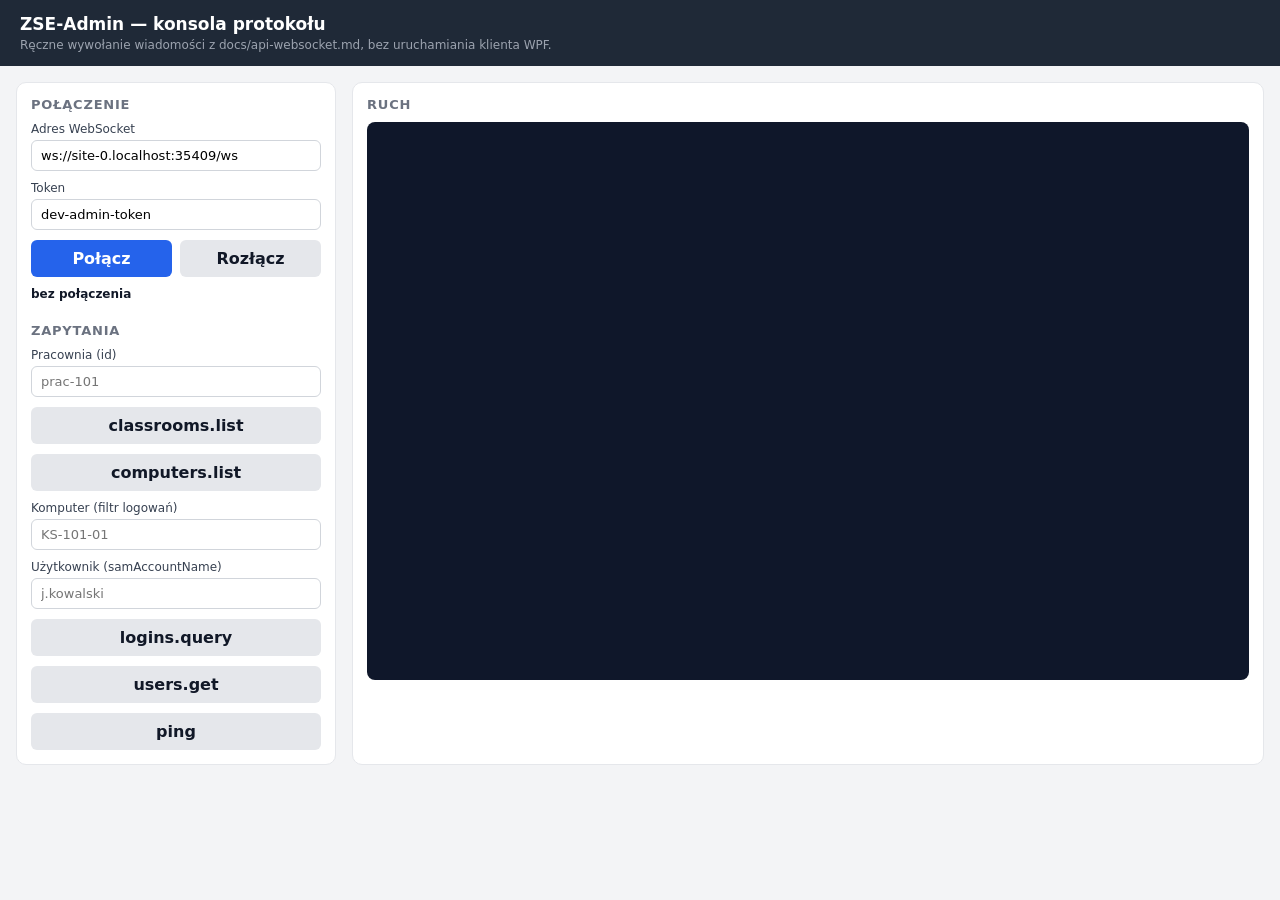
==== src/ZseAdmin.Server/wwwroot/index.html @ 44d56c07 "Ocena specyfikacji + szkielet projektu .NET 8 (serwer WS, klient WPF, testy, dokumentacja) Co-author" ====
<!DOCTYPE html>
<html lang="pl">
<head>
  <meta charset="utf-8" />
  <meta http-equiv="refresh" content="0; url=debug.html" />
  <title>ZSE-Admin</title>
</head>
<body>
  <p>Serwer ZSE-Admin działa. Przejdź do <a href="debug.html">konsoli protokołu</a>.</p>
</body>
</html>
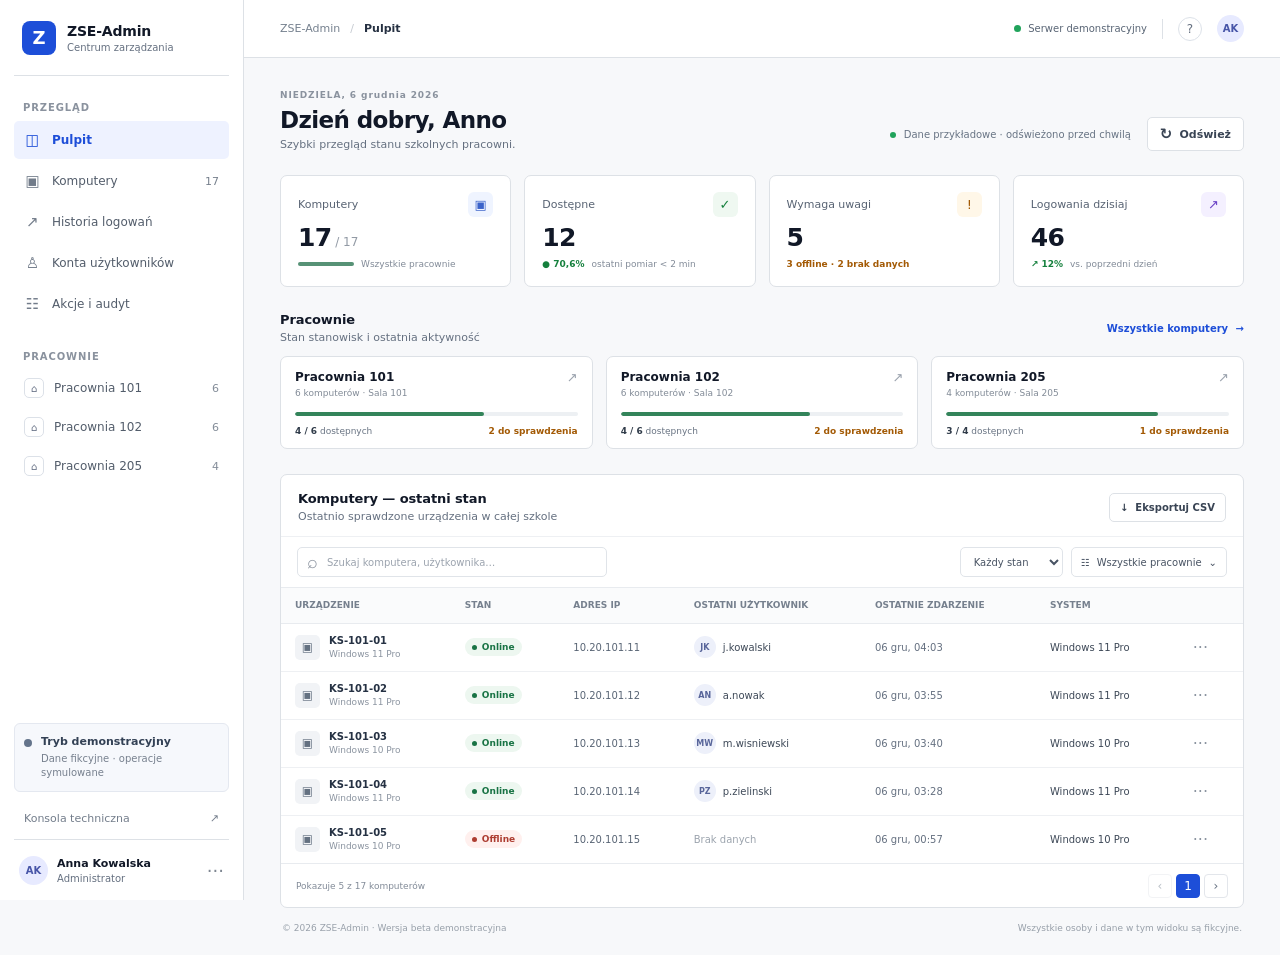
==== commit 3f542f30: "Add interactive beta demo with sample data Co-authored-by: arena-agent <297053741+arena-agent@users." ====
--- a/src/ZseAdmin.Server/wwwroot/index.html
+++ b/src/ZseAdmin.Server/wwwroot/index.html
@@ -1,11 +1,12 @@
-<!DOCTYPE html>
+<!doctype html>
 <html lang="pl">
 <head>
   <meta charset="utf-8" />
-  <meta http-equiv="refresh" content="0; url=debug.html" />
-  <title>ZSE-Admin</title>
+  <meta name="viewport" content="width=device-width, initial-scale=1" />
+  <meta http-equiv="refresh" content="0; url=demo.html" />
+  <title>ZSE-Admin — wersja demonstracyjna</title>
 </head>
 <body>
-  <p>Serwer ZSE-Admin działa. Przejdź do <a href="debug.html">konsoli protokołu</a>.</p>
+  <p>Otwieranie <a href="demo.html">wersji demonstracyjnej ZSE-Admin</a>…</p>
 </body>
 </html>
